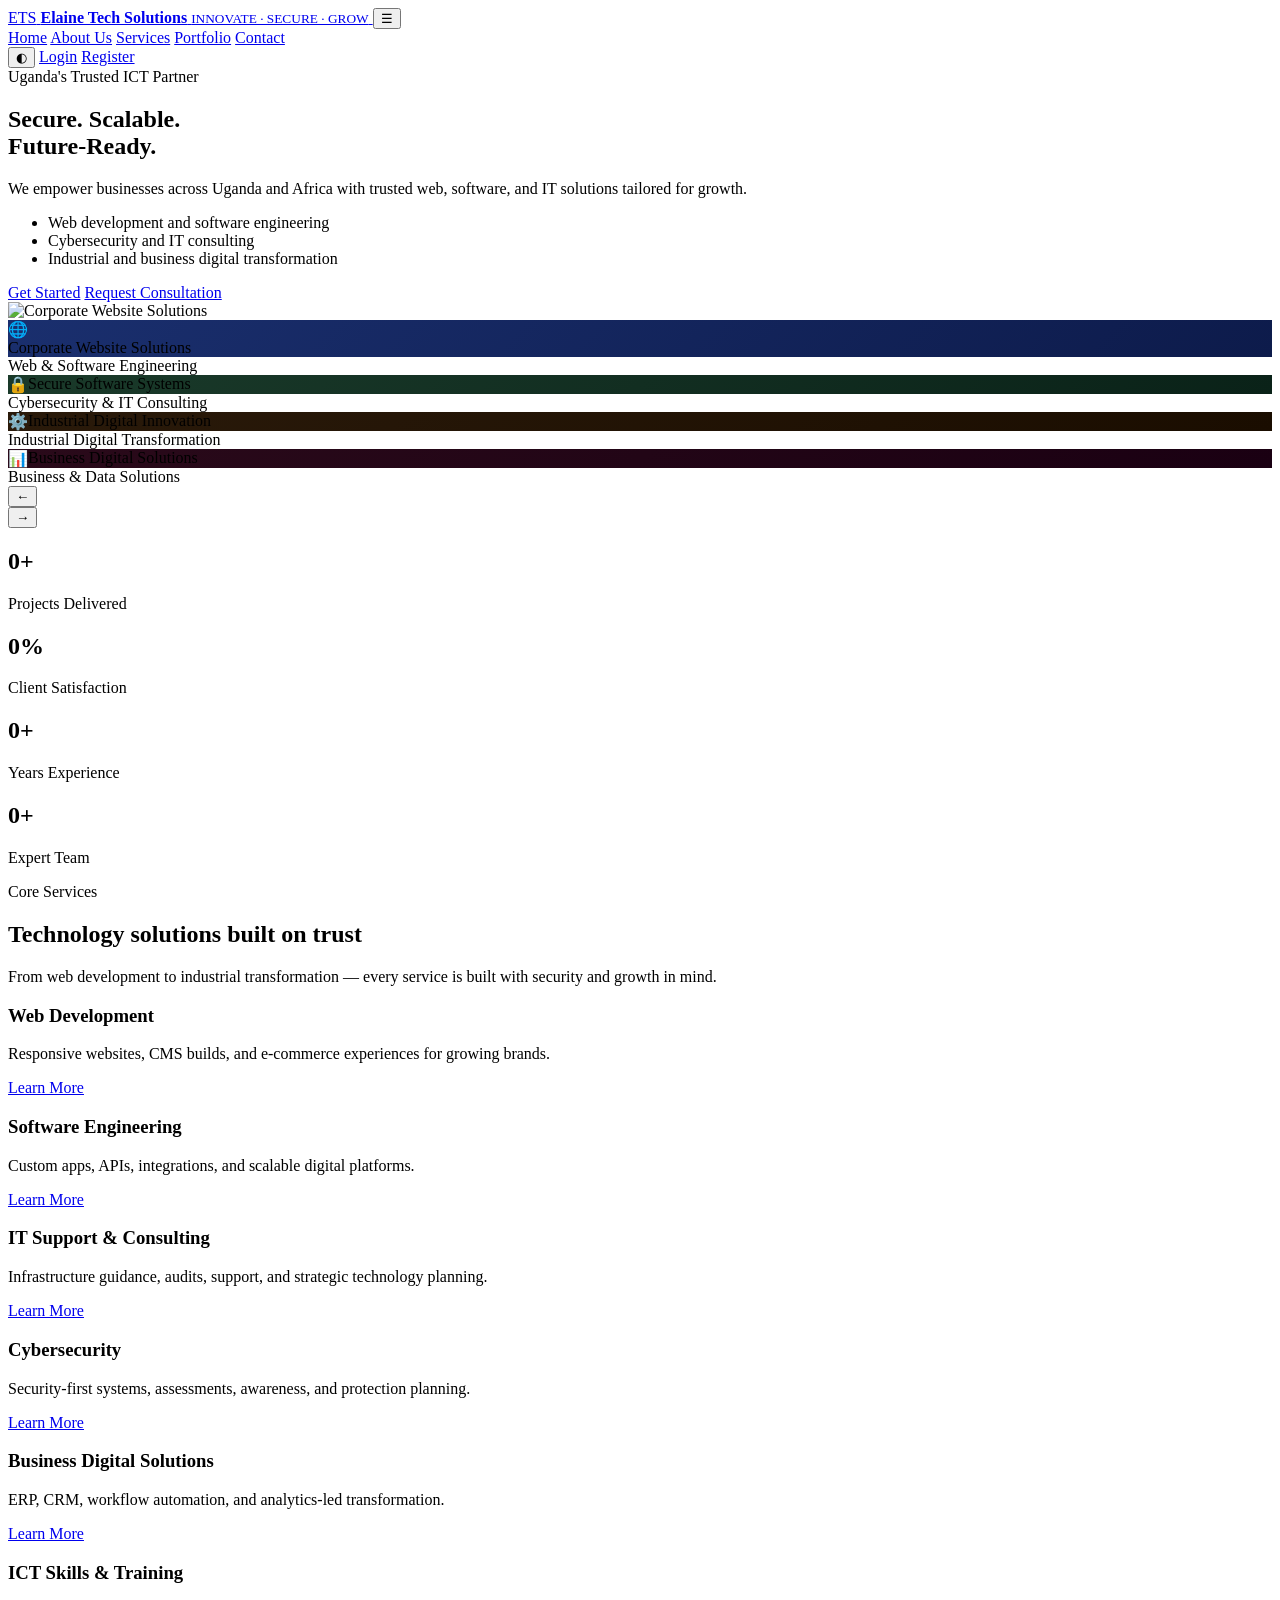
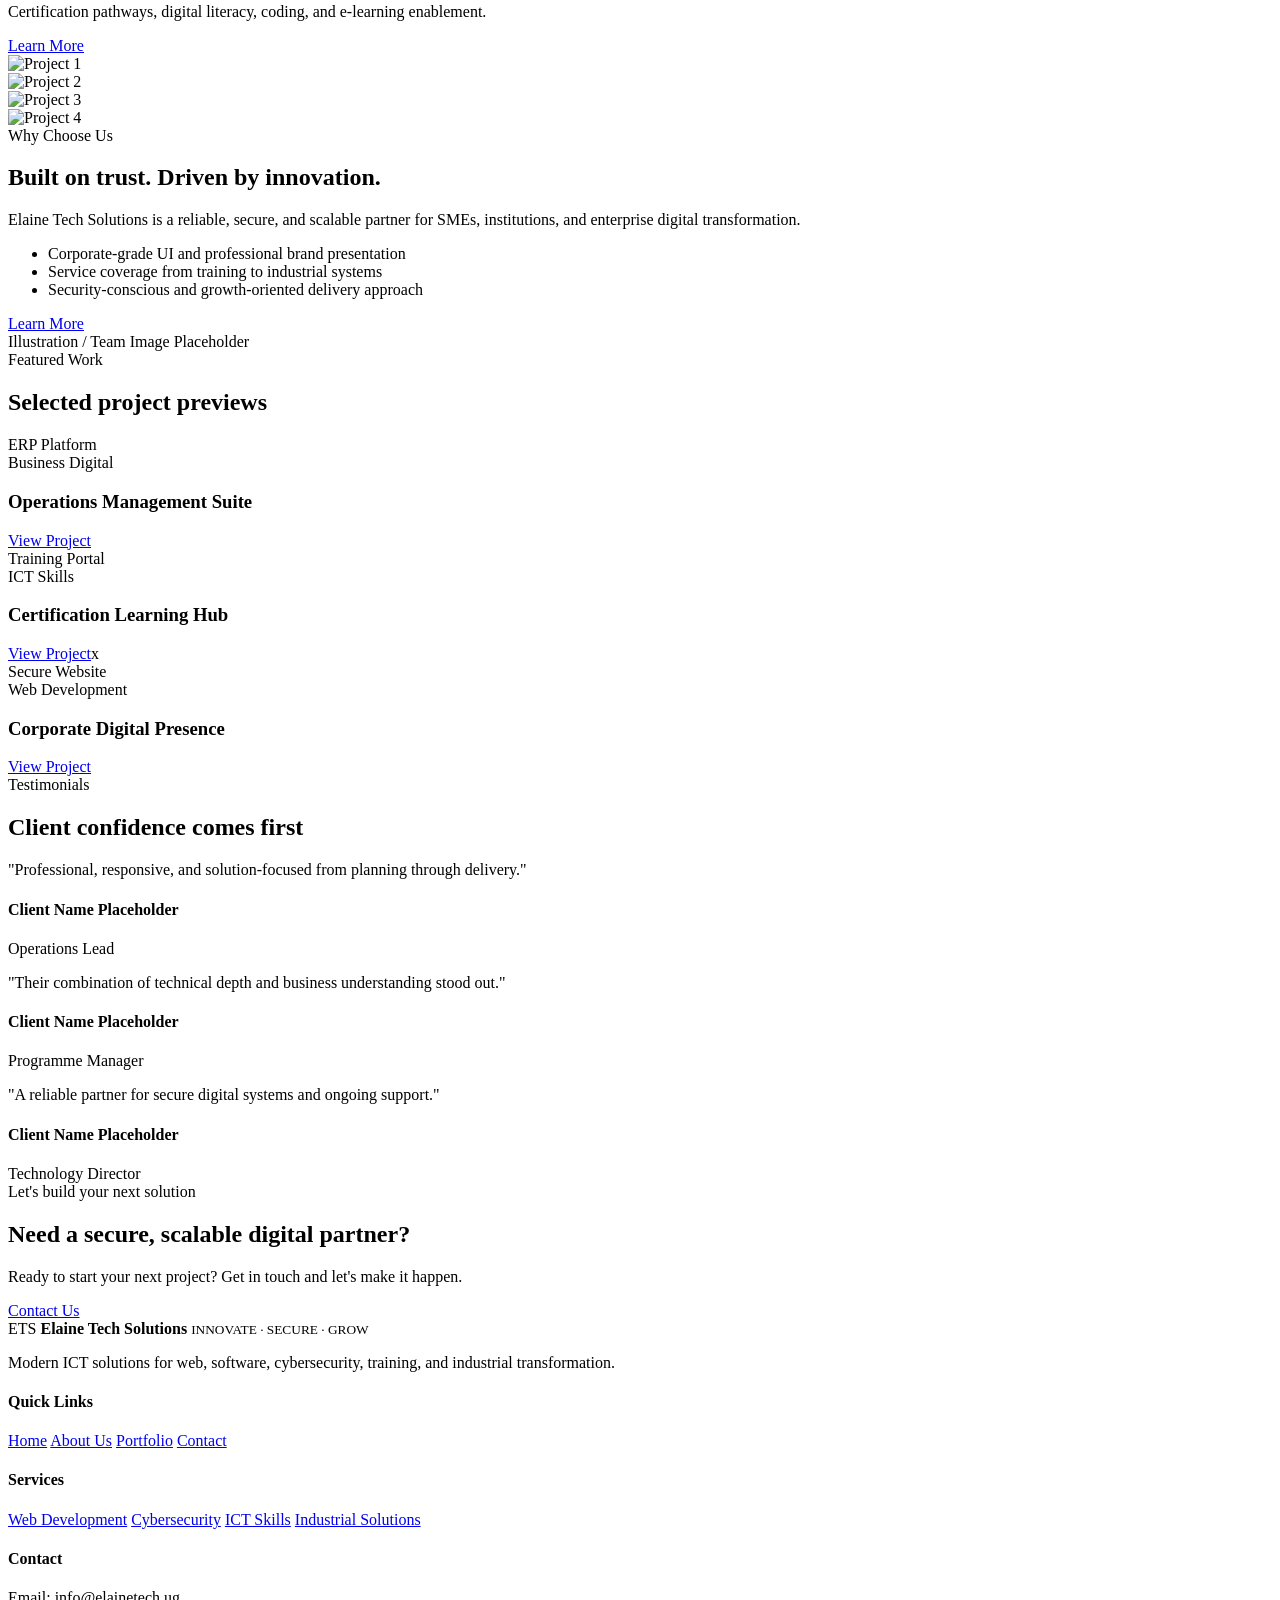
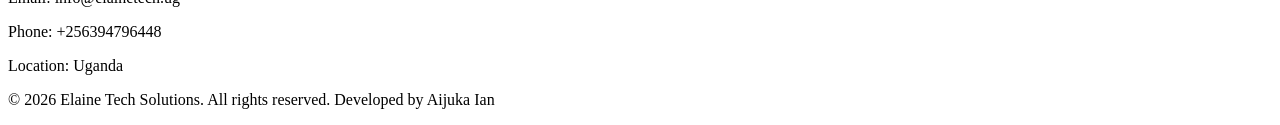
==== index.html @ 195ba715 "Add files via upload" ====
<!DOCTYPE html>
<html lang="en">
<head>
  <meta charset="UTF-8" />
  <meta name="viewport" content="width=device-width, initial-scale=1.0" />
  <title>Elaine Tech Solutions | Secure. Scalable. Future-Ready.</title>
  <link rel="preconnect" href="https://fonts.googleapis.com" />
  <link rel="preconnect" href="https://fonts.gstatic.com" crossorigin />
  <link href="https://fonts.googleapis.com/css2?family=Inter:wght@400;500;600;700;800&display=swap" rel="stylesheet" />
  <link rel="stylesheet" href="assets/css/style.css" />
</head>
<body>
  <!-- Header -->
  <header class="site-header">
    <div class="container nav-wrap">
      <a class="brand" href="index.html">
        <span class="brand-mark">ETS</span>
        <span>
          <strong>Elaine Tech Solutions</strong>
          <small>INNOVATE · SECURE · GROW</small>
        </span>
      </a>
      <button class="nav-toggle" aria-label="Toggle navigation">☰</button>
      <nav class="site-nav">
        <a class="active" href="index.html">Home</a>
        <a href="about.html">About Us</a>
        <a href="services.html">Services</a>
        <a href="portfolio.html">Portfolio</a>
        <a href="contact.html">Contact</a>
      </nav>
      <div class="nav-actions">
        <button id="themeToggle" class="theme-toggle" aria-label="Toggle dark mode">◐</button>
        <a class="btn btn-ghost" href="contact.html">Login</a>
        <a class="btn btn-primary" href="contact.html">Register</a>
      </div>
    </div>
  </header>

  <main>

   
    <section class="hero-section">
      <div class="container hero-inner">

       
        <div class="hero-text reveal">
          <span class="eyebrow">Uganda's Trusted ICT Partner</span>
          <h1>Secure. Scalable.<br><span class="hero-accent">Future-Ready.</span></h1>
          <p>We empower businesses across Uganda and Africa with trusted web, software, and IT solutions tailored for growth.</p>
          <ul class="hero-bullets">
            <li>Web development and software engineering</li>
            <li>Cybersecurity and IT consulting</li>
            <li>Industrial and business digital transformation</li>
          </ul>
          <div class="hero-actions">
            <a class="btn btn-primary" href="services.html">Get Started</a>
            <a class="btn btn-outline-light" href="contact.html">Request Consultation</a>
          </div>
        </div>

      
        <div class="hero-slideshow reveal">
          <div class="slideshow-track" id="slideshowTrack">

            <div class="slide-item active">
              <img src="https://i.postimg.cc/KvR9NBj2/elaine.jpg" alt="Corporate Website Solutions" >
              <div class="slide-fallback" style="background:linear-gradient(135deg,#1a2f6e,#0D1B4B);">
                <div class="slide-icon">🌐</div>
                <span>Corporate Website Solutions</span>
              </div>
              <div class="slide-caption">Web &amp; Software Engineering</div>
            </div>

            <div class="slide-item">
              <img src="https://i.postimg.cc/prgKk9cZ/software.webp" alt="Secure Software Systems" onerror="this.style.display='none';this.nextElementSibling.style.display='flex'">
              <div class="slide-fallback" style="background:linear-gradient(135deg,#1a3a2a,#0a2218);">
                <div class="slide-icon">🔒</div>
                <span>Secure Software Systems</span>
              </div>
              <div class="slide-caption">Cybersecurity &amp; IT Consulting</div>
            </div>

            <div class="slide-item">
              <img src="https://i.postimg.cc/76KV1Zyf/industry.jpg" alt="Industrial Digital Innovation" onerror="this.style.display='none';this.nextElementSibling.style.display='flex'">
              <div class="slide-fallback" style="background:linear-gradient(135deg,#2a1a0a,#1a0d00);">
                <div class="slide-icon">⚙️</div>
                <span>Industrial Digital Innovation</span>
              </div>
              <div class="slide-caption">Industrial Digital Transformation</div>
            </div>

            <div class="slide-item">
              <img src="https://i.postimg.cc/bNwXjZJv/business.jpg" alt="Business Digital Solutions" onerror="this.style.display='none';this.nextElementSibling.style.display='flex'">
              <div class="slide-fallback" style="background:linear-gradient(135deg,#2a0a1a,#1a0012);">
                <div class="slide-icon">📊</div>
                <span>Business Digital Solutions</span>
              </div>
              <div class="slide-caption">Business &amp; Data Solutions</div>
            </div>

          </div>

          
          <div class="slideshow-controls">
            <button class="slide-arrow" id="slidePrev" aria-label="Previous slide">&#8592;</button>
            <div class="slide-dots" id="slideDots"></div>
            <button class="slide-arrow" id="slideNext" aria-label="Next slide">&#8594;</button>
          </div>
        </div>

      </div>
    </section>

 
    <section class="stats-band">
      <div class="container stats-grid">
        <div class="stat-item reveal">
          <h2><span class="counter" data-target="200">0</span>+</h2>
          <p>Projects Delivered</p>
        </div>
        <div class="stat-item reveal">
          <h2><span class="counter" data-target="98">0</span>%</h2>
          <p>Client Satisfaction</p>
        </div>
        <div class="stat-item reveal">
          <h2><span class="counter" data-target="10">0</span>+</h2>
          <p>Years Experience</p>
        </div>
        <div class="stat-item reveal">
          <h2><span class="counter" data-target="50">0</span>+</h2>
          <p>Expert Team</p>
        </div>
      </div>
    </section>

   
    <section class="section-pad light-section">
      <div class="container">
        <div class="section-head reveal">
          <span class="eyebrow">Core Services</span>
          <h2>Technology solutions built on trust</h2>
          <p>From web development to industrial transformation — every service is built with security and growth in mind.</p>
        </div>
        <div class="card-grid services-grid">
          <article class="card reveal">
            <h3>Web Development</h3>
            <p>Responsive websites, CMS builds, and e-commerce experiences for growing brands.</p>
            <a href="services.html">Learn More</a>
          </article>
          <article class="card reveal">
            <h3>Software Engineering</h3>
            <p>Custom apps, APIs, integrations, and scalable digital platforms.</p>
            <a href="services.html">Learn More</a>
          </article>
          <article class="card reveal">
            <h3>IT Support & Consulting</h3>
            <p>Infrastructure guidance, audits, support, and strategic technology planning.</p>
            <a href="services.html">Learn More</a>
          </article>
          <article class="card reveal">
            <h3>Cybersecurity</h3>
            <p>Security-first systems, assessments, awareness, and protection planning.</p>
            <a href="services.html">Learn More</a>
          </article>
          <article class="card reveal">
            <h3>Business Digital Solutions</h3>
            <p>ERP, CRM, workflow automation, and analytics-led transformation.</p>
            <a href="services.html">Learn More</a>
          </article>
          <article class="card reveal">
            <h3>ICT Skills & Training</h3>
            <p>Certification pathways, digital literacy, coding, and e-learning enablement.</p>
            <a href="services.html">Learn More</a>
          </article>
        </div>
      </div>
    </section>

   
   <section class="section-pad">
  <div class="container">
    <div class="gallery-strip reveal">
      
      <div class="gallery-item">
        <img src="images/project1.jpg" alt="Project 1">
      </div>

      <div class="gallery-item">
        <img src="images/project2.jpg" alt="Project 2">
      </div>

      <div class="gallery-item">
        <img src="https://i.postimg.cc/nLBRbxfY/YOUTUBE.jpg" alt="Project 3">
      </div>

      <div class="gallery-item">
        <img src="https://i.postimg.cc/CxdX29K2/project-4.jpg" alt="Project 4">
      </div>

    </div>
  </div>
</section>

 
    <section class="section-pad light-section">
      <div class="container split-feature">
        <div class="feature-copy reveal">
          <span class="eyebrow">Why Choose Us</span>
          <h2>Built on trust. Driven by innovation.</h2>
          <p>Elaine Tech Solutions is a reliable, secure, and scalable partner for SMEs, institutions, and enterprise digital transformation.</p>
          <ul class="check-list">
            <li>Corporate-grade UI and professional brand presentation</li>
            <li>Service coverage from training to industrial systems</li>
            <li>Security-conscious and growth-oriented delivery approach</li>
          </ul>
          <a class="btn btn-primary" href="about.html">Learn More</a>
        </div>
        <div class="feature-visual reveal">
          <div class="visual-block">Illustration / Team Image Placeholder</div>
        </div>
      </div>
    </section>

    <section class="section-pad">
      <div class="container">
        <div class="section-head reveal">
          <span class="eyebrow">Featured Work</span>
          <h2>Selected project previews</h2>
        </div>
        <div class="card-grid portfolio-preview">
          <article class="project-card reveal">
            <div class="project-thumb">ERP Platform</div>
            <span class="tag">Business Digital</span>
            <h3>Operations Management Suite</h3>
            <a href="portfolio.html">View Project</a>
          </article>
          <article class="project-card reveal">
            <div class="project-thumb">Training Portal</div>
            <span class="tag">ICT Skills</span>
            <h3>Certification Learning Hub</h3>
            <a href="portfolio.html">View Project</a>x
          </article>
          <article class="project-card reveal">
            <div class="project-thumb">Secure Website</div>
            <span class="tag">Web Development</span>
            <h3>Corporate Digital Presence</h3>
            <a href="portfolio.html">View Project</a>
          </article>
        </div>
      </div>
    </section>

  
    <section class="section-pad light-section">
      <div class="container">
        <div class="section-head reveal">
          <span class="eyebrow">Testimonials</span>
          <h2>Client confidence comes first</h2>
        </div>
        <div class="card-grid testimonials-grid">
          <article class="card reveal">
            <p>"Professional, responsive, and solution-focused from planning through delivery."</p>
            <h4>Client Name Placeholder</h4>
            <span>Operations Lead</span>
          </article>
          <article class="card reveal">
            <p>"Their combination of technical depth and business understanding stood out."</p>
            <h4>Client Name Placeholder</h4>
            <span>Programme Manager</span>
          </article>
          <article class="card reveal">
            <p>"A reliable partner for secure digital systems and ongoing support."</p>
            <h4>Client Name Placeholder</h4>
            <span>Technology Director</span>
          </article>
        </div>
      </div>
    </section>

    <!-- CTA Band -->
    <section class="cta-band section-pad">
      <div class="container cta-wrap reveal">
        <div>
          <span class="eyebrow light">Let's build your next solution</span>
          <h2>Need a secure, scalable digital partner?</h2>
          <p>Ready to start your next project? Get in touch and let's make it happen.</p>
        </div>
        <a class="btn btn-light" href="contact.html">Contact Us</a>
      </div>
    </section>

  </main>

  <!-- Footer -->
  <footer class="site-footer">
    <div class="container footer-grid">
      <div>
        <div class="brand footer-brand">
          <span class="brand-mark">ETS</span>
          <span>
            <strong>Elaine Tech Solutions</strong>
            <small>INNOVATE · SECURE · GROW</small>
          </span>
        </div>
        <p>Modern ICT solutions for web, software, cybersecurity, training, and industrial transformation.</p>
      </div>
      <div>
        <h4>Quick Links</h4>
        <a href="index.html">Home</a>
        <a href="about.html">About Us</a>
        <a href="portfolio.html">Portfolio</a>
        <a href="contact.html">Contact</a>
      </div>
      <div>
        <h4>Services</h4>
        <a href="services.html">Web Development</a>
        <a href="services.html">Cybersecurity</a>
        <a href="services.html">ICT Skills</a>
        <a href="services.html">Industrial Solutions</a>
      </div>
      <div>
        <h4>Contact</h4>
        <p>Email: info@elainetech.ug</p>
        <p>Phone: +256394796448</p>
        <p>Location: Uganda</p>
      </div>
    </div>
    <div class="footer-bottom">
      <div class="container">
        <p>© 2026 Elaine Tech Solutions. All rights reserved. Developed by Aijuka Ian</p>
      </div>
    </div>
  </footer>

  <script src="assets/js/main.js"></script>

   <script>
    
  </script>

</body>
</html>
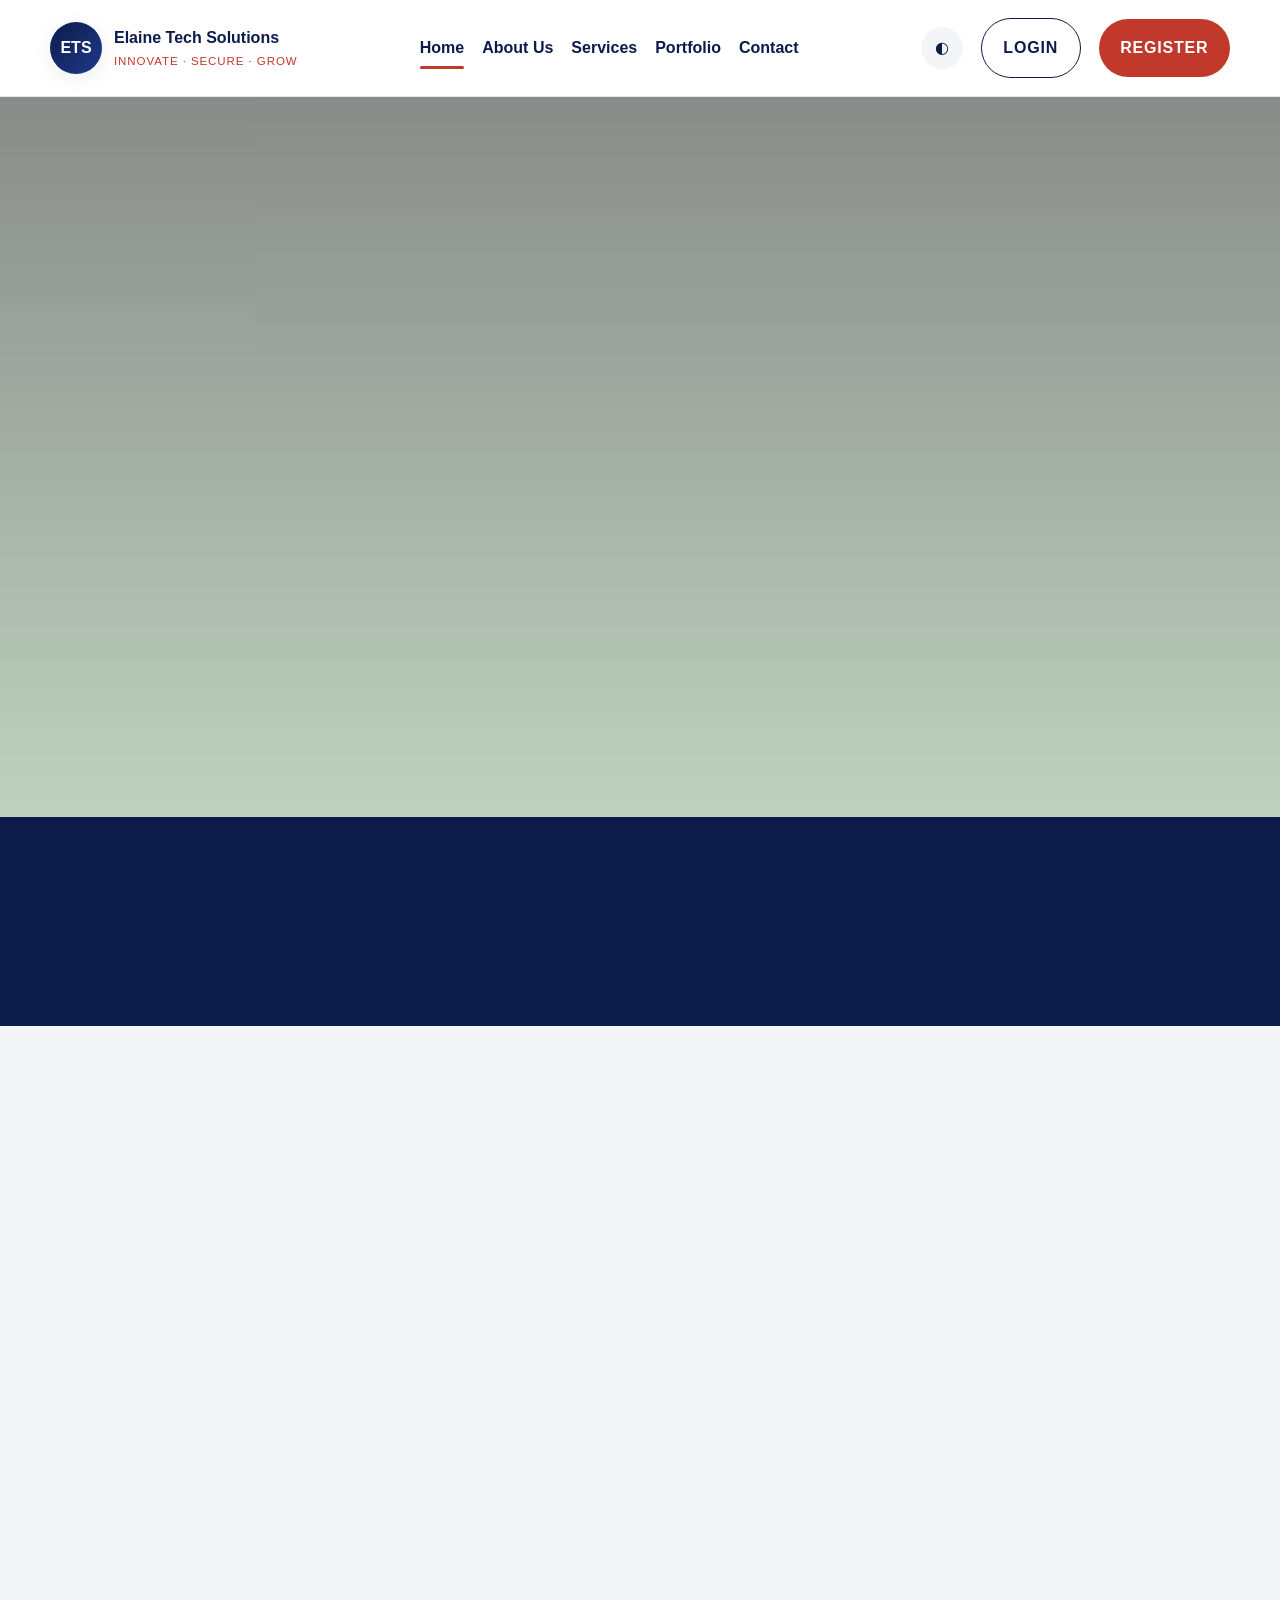
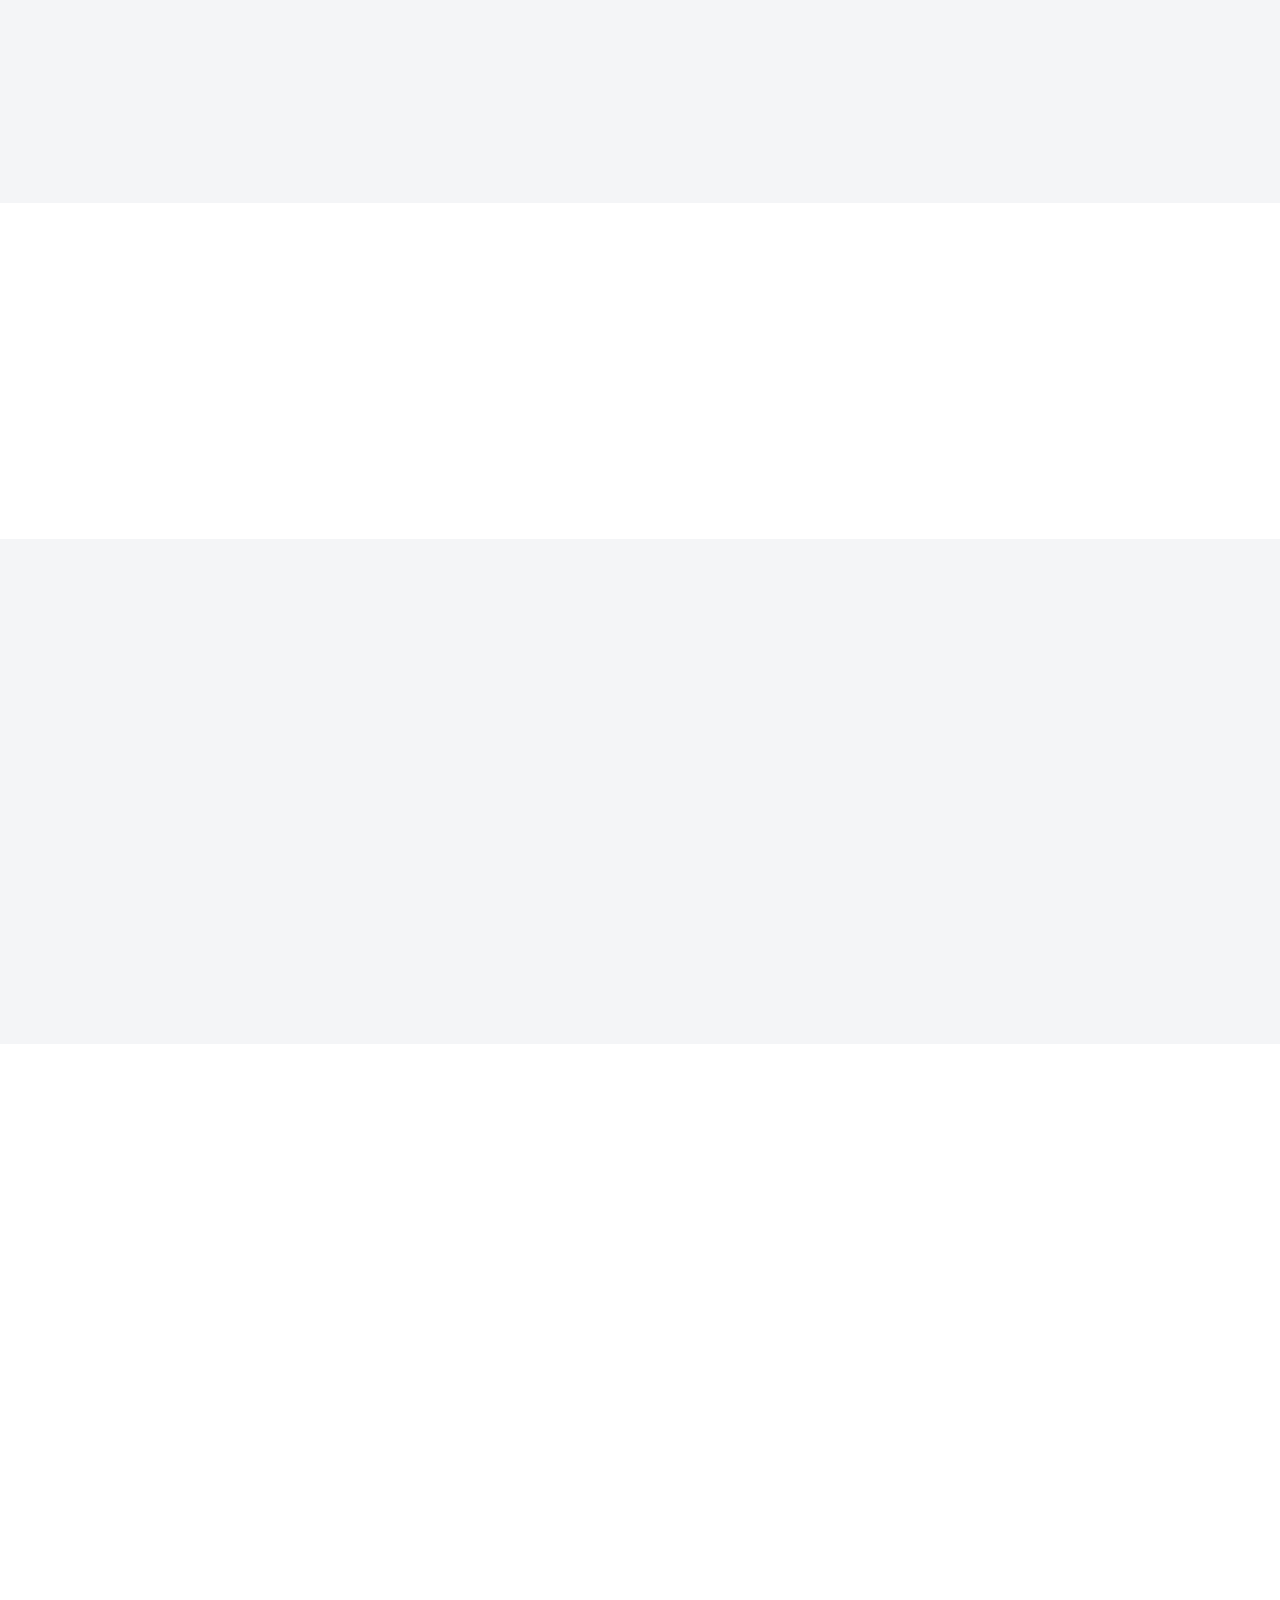
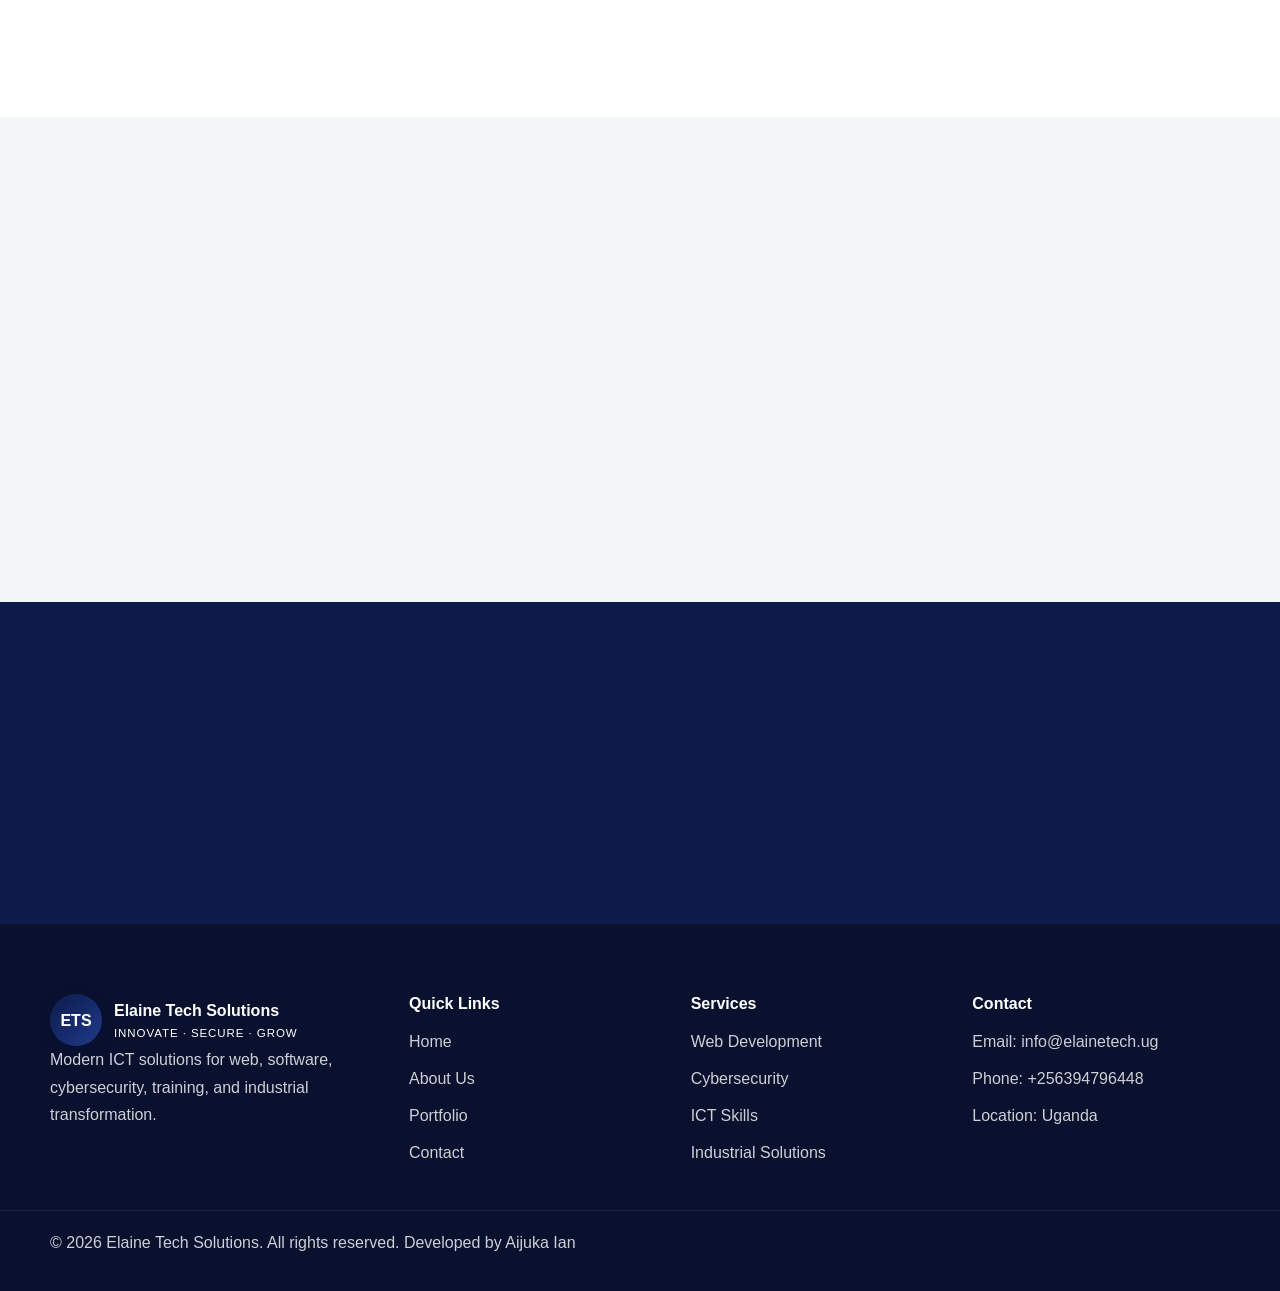
==== commit c4ccad40: "Update index.html" ====
--- a/index.html
+++ b/index.html
@@ -7,7 +7,7 @@
   <link rel="preconnect" href="https://fonts.googleapis.com" />
   <link rel="preconnect" href="https://fonts.gstatic.com" crossorigin />
   <link href="https://fonts.googleapis.com/css2?family=Inter:wght@400;500;600;700;800&display=swap" rel="stylesheet" />
-  <link rel="stylesheet" href="assets/css/style.css" />
+  <link rel="stylesheet" href="style.css" />
 </head>
 <body>
   <!-- Header -->
--- a/style.css
+++ b/style.css
@@ -0,0 +1,906 @@
+:root {
+  --navy: #0D1B4B;
+  --red: #C0392B;
+  --white: #FFFFFF;
+  --light: #F4F5F7;
+  --text: #4A4E6B;
+  --heading: #12204a;
+  --shadow: 0 4px 20px rgba(0,0,0,0.08);
+  --radius: 14px;
+  --container: 1180px;
+  --border: rgba(13,27,75,0.10);
+}
+
+* {
+  box-sizing: border-box;
+}
+
+html {
+  scroll-behavior: smooth;
+}
+
+body {
+  margin: 0;
+  font-family: 'Inter', Arial, sans-serif;
+  color: var(--text);
+  background: var(--white);
+  line-height: 1.7;
+}
+
+img {
+  max-width: 100%;
+  display: block;
+}
+
+a {
+  color: inherit;
+  text-decoration: none;
+}
+
+button,
+input,
+textarea {
+  font: inherit;
+}
+
+.container {
+  width: min(100% - 2rem, var(--container));
+  margin: 0 auto;
+}
+
+.section-pad {
+  padding: 88px 0;
+}
+
+.light-section {
+  background: var(--light);
+}
+
+.eyebrow {
+  display: inline-block;
+  text-transform: uppercase;
+  letter-spacing: 0.08em;
+  color: var(--red);
+  font-size: 0.8rem;
+  font-weight: 700;
+  margin-bottom: 12px;
+}
+
+.eyebrow.light {
+  color: rgba(255,255,255,0.75);
+}
+
+h1,
+h2,
+h3,
+h4 {
+  color: var(--heading);
+  line-height: 1.2;
+  margin: 0 0 14px;
+}
+
+h1 {
+  font-size: clamp(2.2rem, 5vw, 4rem);
+}
+
+h2 {
+  font-size: clamp(1.8rem, 4vw, 2.7rem);
+}
+
+h3 {
+  font-size: 1.3rem;
+}
+
+p {
+  margin: 0 0 1rem;
+}
+
+.utility-bar {
+  background: #09112f;
+  color: rgba(255,255,255,0.82);
+  font-size: 0.92rem;
+}
+
+.utility-wrap,
+.nav-wrap,
+.cta-wrap,
+.contact-grid,
+.split-feature,
+.hero-grid {
+  display: flex;
+  gap: 24px;
+}
+
+.utility-wrap {
+  justify-content: space-between;
+  align-items: center;
+  padding: 10px 0;
+  flex-wrap: wrap;
+}
+
+.utility-left,
+.utility-right {
+  display: flex;
+  gap: 18px;
+  flex-wrap: wrap;
+}
+
+.site-header {
+  position: sticky;
+  top: 0;
+  z-index: 100;
+  background: rgba(255,255,255,0.96);
+  backdrop-filter: blur(10px);
+  border-bottom: 1px solid var(--border);
+}
+
+.nav-wrap {
+  align-items: center;
+  justify-content: space-between;
+  padding: 18px 0;
+}
+
+.brand {
+  display: inline-flex;
+  align-items: center;
+  gap: 12px;
+}
+
+.brand strong {
+  display: block;
+  color: var(--navy);
+}
+
+.brand small {
+  display: block;
+  color: var(--red);
+  font-size: 0.72rem;
+  letter-spacing: 0.08em;
+}
+
+.brand-mark {
+  width: 52px;
+  height: 52px;
+  border-radius: 50%;
+  background: linear-gradient(135deg, var(--navy), #1f3a8a);
+  color: var(--white);
+  display: grid;
+  place-items: center;
+  font-weight: 800;
+  box-shadow: var(--shadow);
+}
+
+.site-nav,
+.nav-actions {
+  display: flex;
+  align-items: center;
+  gap: 18px;
+}
+
+.site-nav a {
+  position: relative;
+  font-weight: 600;
+  color: var(--navy);
+}
+
+.site-nav a.active::after,
+.site-nav a:hover::after {
+  content: '';
+  position: absolute;
+  left: 0;
+  bottom: -8px;
+  width: 100%;
+  height: 3px;
+  border-radius: 999px;
+  background: var(--red);
+}
+
+.nav-toggle,
+.theme-toggle,
+.carousel-btn,
+.dot,
+.filter-btn {
+  border: 0;
+  cursor: pointer;
+}
+
+.nav-toggle {
+  display: none;
+  background: transparent;
+  font-size: 1.8rem;
+  color: var(--navy);
+}
+
+.theme-toggle {
+  width: 42px;
+  height: 42px;
+  border-radius: 50%;
+  background: var(--light);
+  color: var(--navy);
+}
+
+.btn {
+  display: inline-flex;
+  align-items: center;
+  justify-content: center;
+  padding: 0.95rem 1.35rem;
+  border-radius: 999px;
+  font-weight: 700;
+  letter-spacing: 0.05em;
+  text-transform: uppercase;
+  transition: 0.3s ease;
+}
+
+.btn:hover {
+  transform: translateY(-2px);
+}
+
+.btn-primary {
+  background: var(--red);
+  color: var(--white);
+}
+
+.btn-ghost {
+  border: 1px solid var(--navy);
+  color: var(--navy);
+}
+
+.btn-outline {
+  border: 1px solid var(--red);
+  color: var(--red);
+}
+
+.btn-light {
+  background: var(--white);
+  color: var(--navy);
+}
+
+/* Hero */
+.hero {
+  position: relative;
+}
+
+.hero::before {
+  content: "";
+  position: absolute;
+  inset: 0;
+  background: rgba(0, 0, 0, 0.45); /* darker but clearer */
+  z-index: 1;
+}
+.hero-section {
+  position: relative;
+  height: 80vh;
+  display: grid;
+  place-items: center;
+  text-align: center;
+  color: #fff;
+  padding: 0 20px;
+  opacity: .7;
+  background:
+    linear-gradient(rgba(0,0,0,.7), rgba(46,125,50,.4)),
+    url('https://images.unsplash.com/photo-1498050108023-c5249f4df085') center/cover no-repeat;
+  background-attachment: fixed;
+  animation: zoomBg 20s ease-in-out infinite alternate;
+}
+
+.hero-inner {
+  display: grid;
+  grid-template-columns: 1fr 420px;
+  gap: 52px;
+  align-items: center;
+}
+
+.hero-text h1 {
+  font-size: clamp(2rem, 4vw, 3.2rem);
+  font-weight: 800;
+  color: #fff;
+  line-height: 1.15;
+  margin: 0 0 18px;
+}
+
+.hero-accent {
+  color: #e07b6a;
+}
+
+.hero-text .eyebrow {
+  background: rgba(192, 57, 43, 0.15);
+  border: 1px solid rgba(192, 57, 43, 0.35);
+  padding: 4px 14px;
+  border-radius: 999px;
+  color: #e07b6a;
+}
+
+.hero-text p {
+  color: rgba(255, 255, 255, 0.82);
+  font-size: 1.05rem;
+  max-width: 520px;
+  margin: 0 0 20px;
+}
+
+.hero-bullets {
+  list-style: none;
+  padding: 0;
+  margin: 0 0 28px;
+  display: flex;
+  flex-direction: column;
+  gap: 8px;
+}
+
+.hero-bullets li {
+  color: rgba(255, 255, 255, 0.75);
+  font-size: 0.92rem;
+  padding-left: 18px;
+  position: relative;
+}
+
+.hero-bullets li::before {
+  content: '';
+  position: absolute;
+  left: 0;
+  top: 50%;
+  transform: translateY(-50%);
+  width: 7px;
+  height: 7px;
+  border-radius: 50%;
+  background: #C0392B;
+}
+
+.hero-actions {
+  display: flex;
+  gap: 14px;
+  flex-wrap: wrap;
+}
+
+.btn-outline-light {
+  border: 1.5px solid rgba(255, 255, 255, 0.5);
+  color: #fff;
+  border-radius: 999px;
+  padding: 0.95rem 1.35rem;
+  font-weight: 700;
+  letter-spacing: 0.05em;
+  text-transform: uppercase;
+  display: inline-flex;
+  align-items: center;
+  transition: 0.3s ease;
+}
+
+.btn-outline-light:hover {
+  border-color: #fff;
+  transform: translateY(-2px);
+}
+
+/* Slideshow */
+.hero-slideshow {
+  position: relative;
+}
+
+.slideshow-track {
+  position: relative;
+  border-radius: 16px;
+  overflow: hidden;
+  aspect-ratio: 4 / 3;
+  background: rgba(255, 255, 255, 0.06);
+  border: 1.5px solid rgba(255, 255, 255, 0.15);
+  box-shadow: 0 8px 40px rgba(0, 0, 0, 0.4);
+}
+
+.slide-item {
+  position: absolute;
+  inset: 0;
+  opacity: 0;
+  transition: opacity 0.7s ease;
+  display: flex;
+  align-items: flex-end;
+}
+
+.slide-item.active {
+  opacity: 1;
+}
+
+.slide-item img {
+  position: absolute;
+  inset: 0;
+  width: 100%;
+  height: 100%;
+  object-fit: cover;
+}
+
+.slide-fallback {
+  position: absolute;
+  inset: 0;
+  display: none;
+  flex-direction: column;
+  align-items: center;
+  justify-content: center;
+  gap: 10px;
+}
+
+.slide-icon {
+  font-size: 2rem;
+  margin-bottom: 4px;
+}
+
+.slide-fallback span {
+  font-size: 0.95rem;
+  font-weight: 700;
+  color: rgba(255, 255, 255, 0.9);
+  text-align: center;
+  padding: 0 1rem;
+}
+
+.slide-caption {
+  position: relative;
+  z-index: 2;
+  width: 100%;
+  padding: 12px 18px;
+  background: linear-gradient(0deg, rgba(13, 27, 75, 0.9) 60%, transparent);
+  color: #fff;
+  font-size: 0.82rem;
+  font-weight: 600;
+}
+
+.slideshow-controls {
+  display: flex;
+  align-items: center;
+  justify-content: space-between;
+  margin-top: 14px;
+  padding: 0 4px;
+}
+
+.slide-arrow {
+  width: 36px;
+  height: 36px;
+  border-radius: 50%;
+  background: rgba(255, 255, 255, 0.12);
+  border: 1px solid rgba(255, 255, 255, 0.25);
+  color: #fff;
+  font-size: 1rem;
+  cursor: pointer;
+  display: flex;
+  align-items: center;
+  justify-content: center;
+  transition: background 0.2s;
+}
+
+.slide-arrow:hover {
+  background: rgba(192, 57, 43, 0.7);
+}
+
+.slide-dots {
+  display: flex;
+  gap: 8px;
+  align-items: center;
+}
+
+.sdot {
+  width: 9px;
+  height: 9px;
+  border-radius: 50%;
+  background: rgba(255, 255, 255, 0.3);
+  border: none;
+  cursor: pointer;
+  padding: 0;
+  transition: background 0.2s, transform 0.2s;
+}
+
+.sdot.active {
+  background: #C0392B;
+  transform: scale(1.35);
+}
+
+/* Responsive */
+@media (max-width: 860px) {
+  .hero-inner {
+    grid-template-columns: 1fr;
+    gap: 36px;
+  }
+
+  .slideshow-track {
+    aspect-ratio: 16 / 9;
+  }
+}
+
+.hero::before {
+  content: "";
+  position: absolute;
+  inset: 0;
+  background: rgba(0,0,0,.4);
+}
+
+.hero-content {
+  position: relative;
+  z-index: 1;
+}
+
+.hero-content h1 {
+  font-size: 3rem;
+  margin-bottom: 1rem;
+}
+
+.hero-content p {
+  font-size: 1.2rem;
+  max-width: 600px;
+  margin: 0 auto 2rem;
+}
+
+@keyframes zoomBg {
+  from {
+    background-size: 100%;
+  }
+  to {
+    background-size: 110%;
+  }
+}
+
+.slide {
+  display: none;
+}
+
+.slide.active {
+  display: block;
+}
+
+.slide-card,
+.visual-block,
+.map-placeholder,
+.gallery-item,
+.project-thumb {
+  min-height: 280px;
+  border-radius: var(--radius);
+  border: 2px dashed rgba(13,27,75,0.18);
+  background: repeating-linear-gradient(135deg, rgba(13,27,75,0.06) 0 18px, rgba(255,255,255,0.9) 18px 36px);
+  display: grid;
+  place-items: center;
+  text-align: center;
+  padding: 2rem;
+  color: var(--navy);
+  font-weight: 700;
+}
+
+.carousel-controls {
+  display: flex;
+  align-items: center;
+  justify-content: space-between;
+  margin-top: 16px;
+}
+
+.carousel-btn {
+  width: 42px;
+  height: 42px;
+  border-radius: 50%;
+  background: var(--navy);
+  color: var(--white);
+}
+
+.dots {
+  display: flex;
+  gap: 10px;
+}
+
+.dot {
+  width: 11px;
+  height: 11px;
+  border-radius: 50%;
+  background: rgba(13,27,75,0.25);
+}
+
+.dot.active {
+  background: var(--red);
+}
+
+.stats-band,
+.cta-band {
+  background: var(--navy);
+  color: var(--white);
+}
+
+.stats-grid {
+  display: grid;
+  grid-template-columns: repeat(4, 1fr);
+  gap: 20px;
+  padding: 30px 0;
+}
+
+.stat-item {
+  text-align: center;
+  padding: 20px;
+  border-radius: var(--radius);
+  background: rgba(255,255,255,0.04);
+}
+
+.stat-item h2,
+.cta-band h2 {
+  color: var(--white);
+}
+
+.section-head {
+  max-width: 720px;
+  margin-bottom: 30px;
+}
+
+.card-grid {
+  display: grid;
+  grid-template-columns: repeat(3, 1fr);
+  gap: 24px;
+}
+
+.two-col-grid {
+  grid-template-columns: repeat(2, 1fr);
+}
+
+.card,
+.project-card,
+.office-card,
+.contact-form {
+  background: var(--white);
+  border: 1px solid var(--border);
+  border-radius: var(--radius);
+  padding: 28px;
+  box-shadow: var(--shadow);
+  transition: 0.3s ease;
+}
+
+.card:hover,
+.project-card:hover {
+  transform: translateY(-4px);
+}
+
+.card a,
+.project-card a {
+  color: var(--red);
+  font-weight: 700;
+}
+
+.gallery-strip {
+  display: grid;
+  grid-template-columns: repeat(4, 1fr);
+  gap: 18px;
+}
+
+.gallery-item {
+  min-height: 160px;
+}
+
+.portfolio-preview,
+.portfolio-grid,
+.services-grid,
+.testimonials-grid {
+  align-items: stretch;
+}
+
+.project-thumb {
+  min-height: 190px;
+  margin-bottom: 16px;
+}
+
+.tag {
+  display: inline-block;
+  padding: 0.38rem 0.72rem;
+  border-radius: 999px;
+  background: rgba(192,57,43,0.1);
+  color: var(--red);
+  font-size: 0.8rem;
+  font-weight: 700;
+  margin-bottom: 14px;
+}
+
+.cta-wrap {
+  align-items: center;
+  justify-content: space-between;
+}
+
+.site-footer {
+  background: #09112f;
+  color: rgba(255,255,255,0.8);
+}
+
+.footer-grid {
+  display: grid;
+  grid-template-columns: 1.3fr 1fr 1fr 1fr;
+  gap: 24px;
+  padding: 70px 0 34px;
+}
+
+.footer-grid h4 {
+  color: var(--white);
+}
+
+.footer-grid a,
+.footer-grid p {
+  display: block;
+  margin-bottom: 10px;
+}
+
+.footer-brand strong,
+.footer-brand small {
+  color: var(--white);
+}
+
+.footer-bottom {
+  border-top: 1px solid rgba(255,255,255,0.08);
+  padding: 18px 0;
+}
+
+.page-hero {
+  padding-bottom: 54px;
+}
+
+.filter-bar {
+  display: flex;
+  gap: 12px;
+  flex-wrap: wrap;
+  margin-bottom: 28px;
+}
+
+.filter-btn {
+  padding: 0.8rem 1rem;
+  border-radius: 999px;
+  background: var(--light);
+  color: var(--navy);
+  font-weight: 700;
+}
+
+.filter-btn.active {
+  background: var(--red);
+  color: var(--white);
+}
+
+.contact-grid {
+  align-items: start;
+}
+
+.form-grid {
+  display: grid;
+  grid-template-columns: repeat(2, 1fr);
+  gap: 18px;
+  margin: 24px 0;
+}
+
+.form-grid label {
+  display: grid;
+  gap: 8px;
+}
+
+.form-grid .full {
+  grid-column: 1 / -1;
+}
+
+input,
+textarea {
+  width: 100%;
+  padding: 0.95rem 1rem;
+  border-radius: 12px;
+  border: 1px solid rgba(13,27,75,0.15);
+  background: var(--light);
+}
+
+.form-message {
+  margin-top: 16px;
+  font-weight: 600;
+}
+
+.reveal {
+  opacity: 0;
+  transform: translateY(18px);
+  transition: opacity 0.6s ease, transform 0.6s ease;
+}
+
+.reveal.visible {
+  opacity: 1;
+  transform: translateY(0);
+}
+
+.dark-mode {
+  --white: #0f172a;
+  --light: #111827;
+  --text: #cbd5e1;
+  --heading: #f8fafc;
+  --border: rgba(255,255,255,0.10);
+  background: #0f172a;
+}
+
+.dark-mode body,
+body.dark-mode {
+  background: #0f172a;
+  color: var(--text);
+}
+
+body.dark-mode .site-header {
+  background: rgba(15,23,42,0.95);
+}
+
+body.dark-mode .site-nav a,
+body.dark-mode .brand strong,
+body.dark-mode .theme-toggle {
+  color: #f8fafc;
+}
+
+body.dark-mode .card,
+body.dark-mode .project-card,
+body.dark-mode .office-card,
+body.dark-mode .contact-form,
+body.dark-mode .hero-carousel {
+  background: #111827;
+}
+
+body.dark-mode .filter-btn {
+  background: #1f2937;
+  color: #f8fafc;
+}
+
+body.dark-mode .gallery-item,
+body.dark-mode .slide-card,
+body.dark-mode .visual-block,
+body.dark-mode .map-placeholder,
+body.dark-mode .project-thumb {
+  background: repeating-linear-gradient(135deg, rgba(255,255,255,0.06) 0 18px, rgba(17,24,39,1) 18px 36px);
+  color: #f8fafc;
+}
+
+@media (max-width: 980px) {
+  .hero-grid,
+  .split-feature,
+  .contact-grid,
+  .cta-wrap {
+    flex-direction: column;
+  }
+
+  .card-grid,
+  .stats-grid,
+  .gallery-strip,
+  .footer-grid,
+  .two-col-grid {
+    grid-template-columns: 1fr 1fr;
+  }
+
+  .site-nav {
+    display: none;
+    position: absolute;
+    left: 1rem;
+    right: 1rem;
+    top: calc(100% + 10px);
+    background: var(--white);
+    border: 1px solid var(--border);
+    border-radius: var(--radius);
+    box-shadow: var(--shadow);
+    padding: 16px;
+    flex-direction: column;
+    align-items: flex-start;
+  }
+
+  body.dark-mode .site-nav {
+    background: #111827;
+  }
+
+  .site-nav.open {
+    display: flex;
+  }
+
+  .nav-toggle {
+    display: inline-block;
+  }
+}
+
+@media (max-width: 680px) {
+  .nav-actions .btn {
+    display: none;
+  }
+
+  .card-grid,
+  .stats-grid,
+  .gallery-strip,
+  .footer-grid,
+  .two-col-grid,
+  .form-grid {
+    grid-template-columns: 1fr;
+  }
+
+  .section-pad {
+    padding: 72px 0;
+  }
+
+  .brand-mark {
+    width: 44px;
+    height: 44px;
+  }
+}
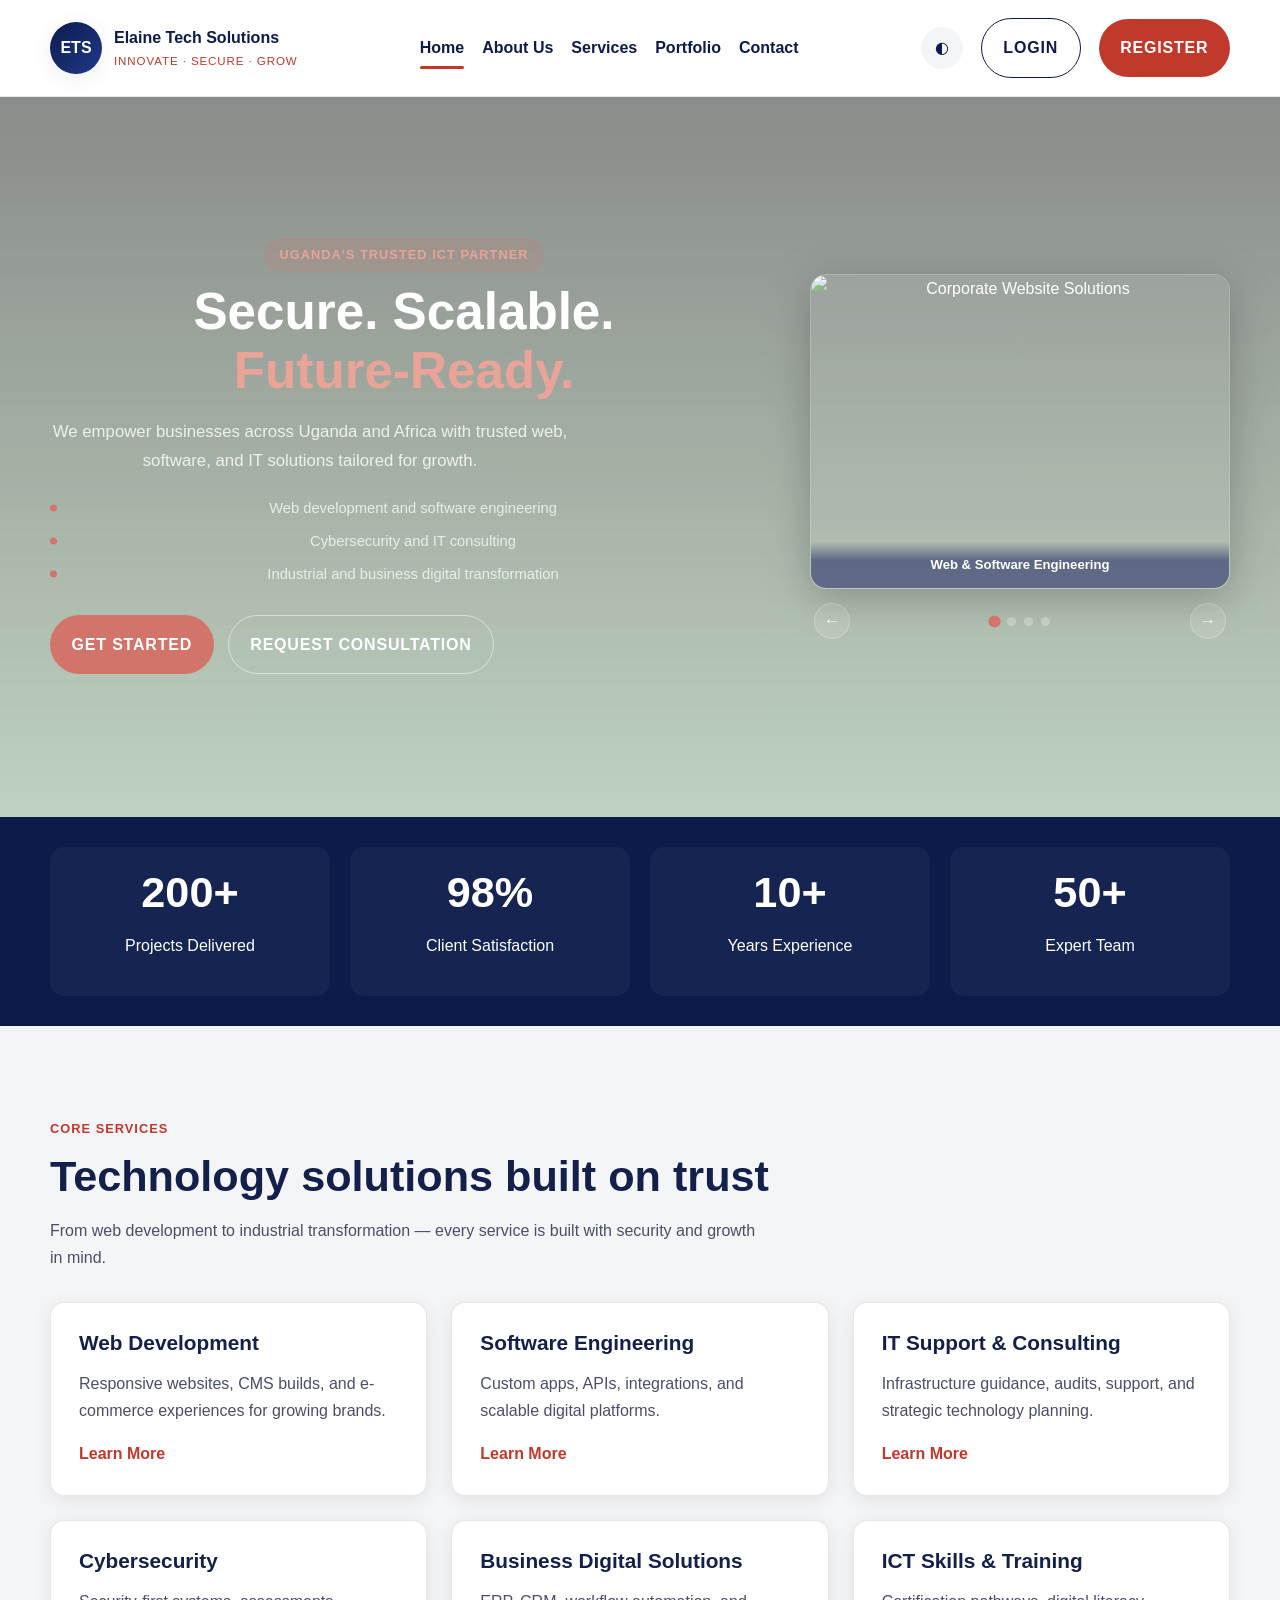
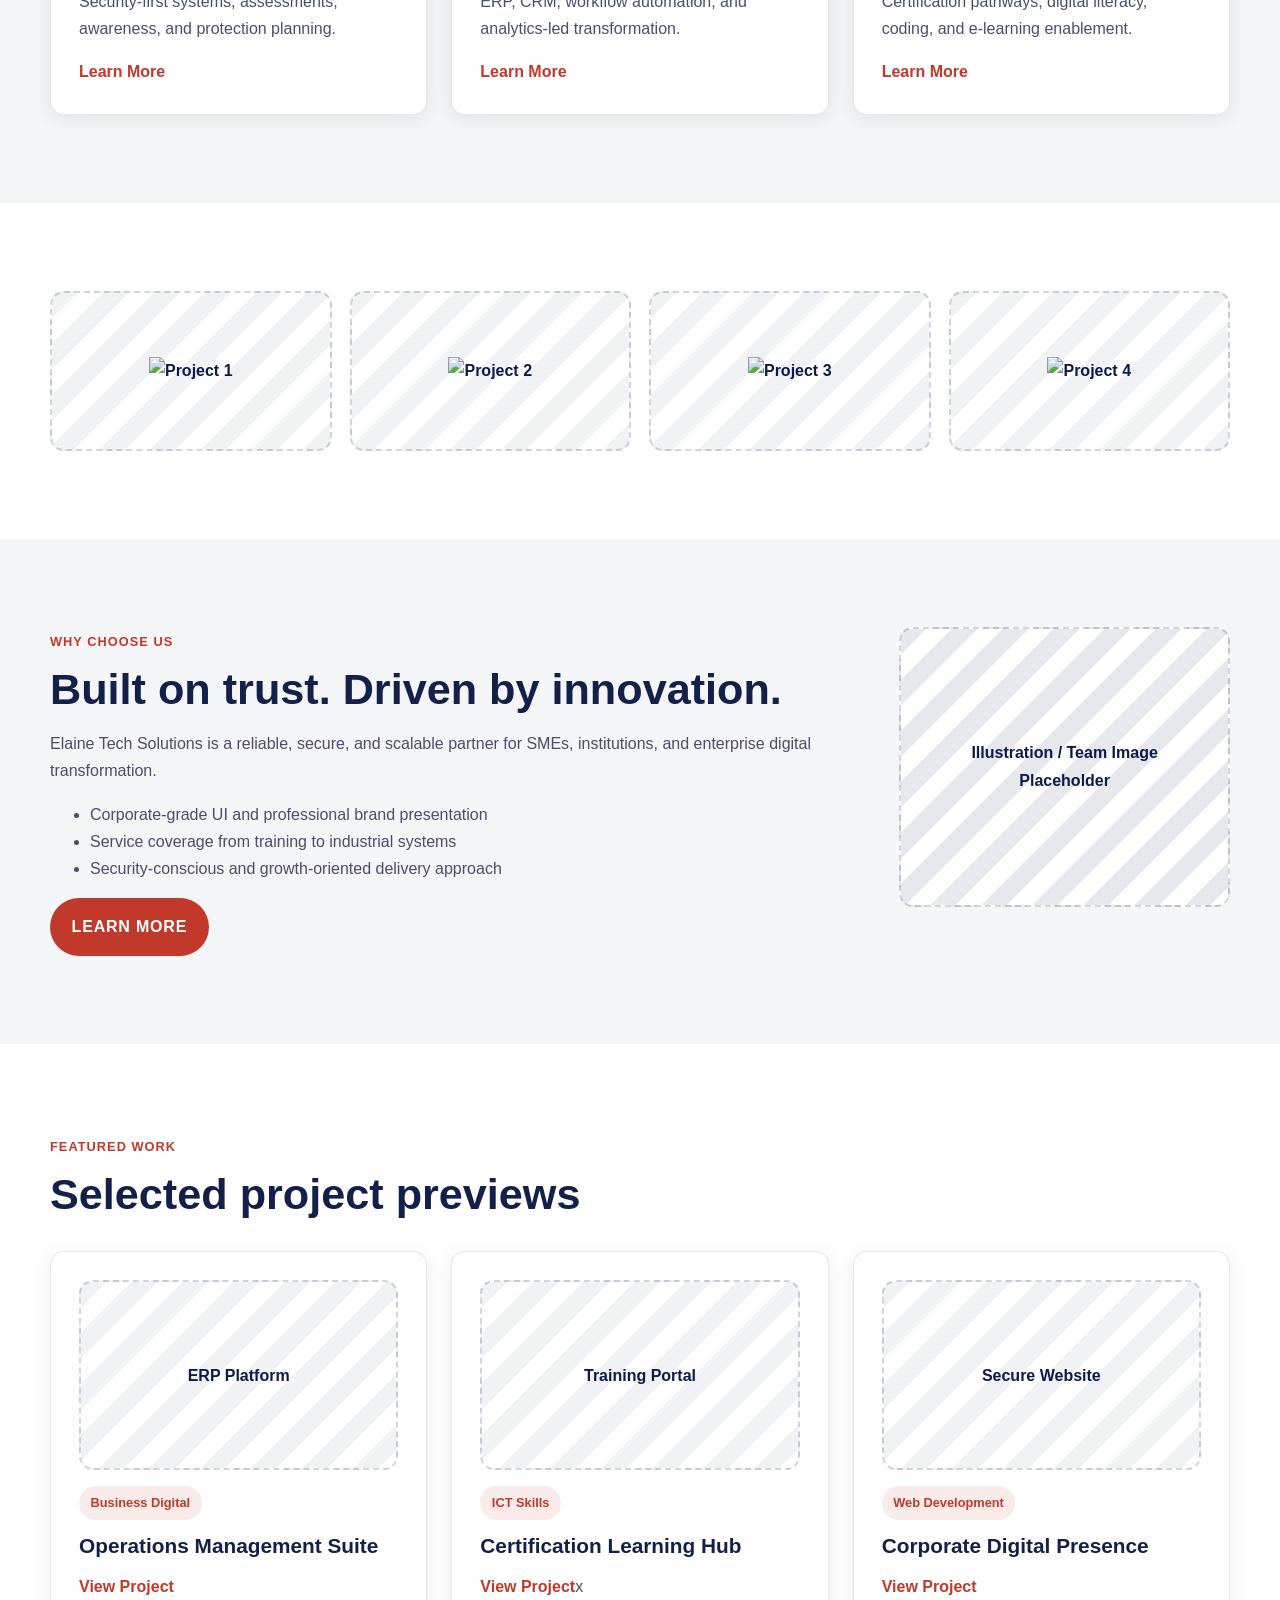
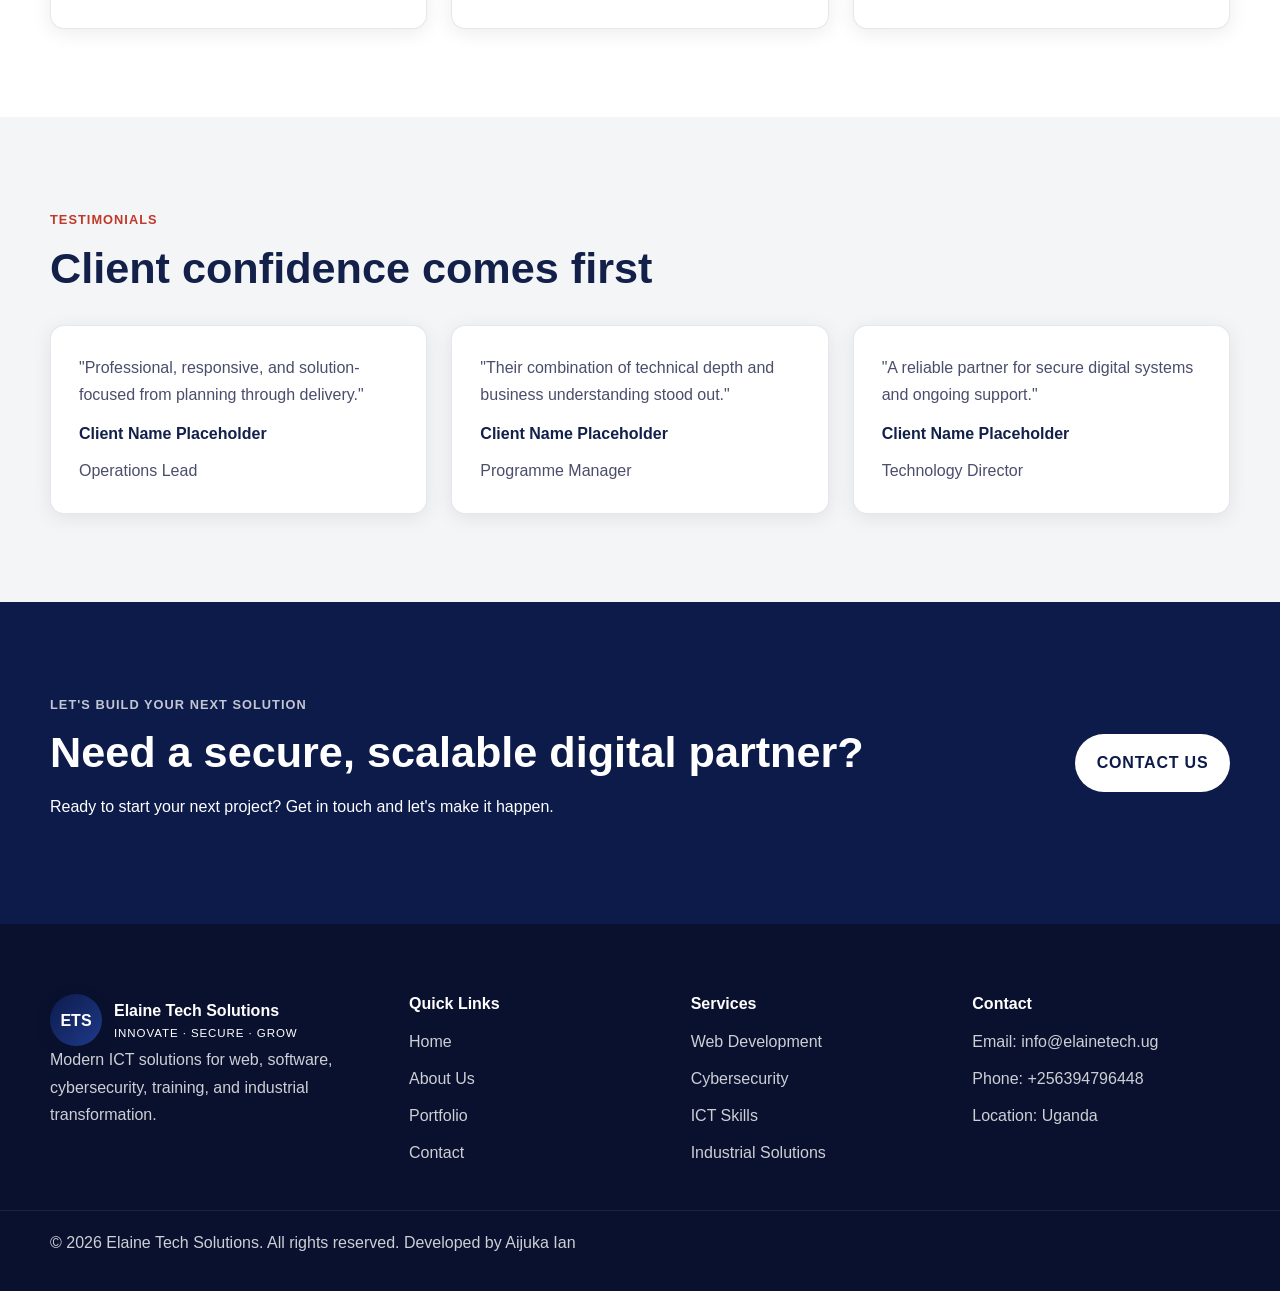
==== commit f4f083f2: "Update index.html" ====
--- a/index.html
+++ b/index.html
@@ -332,7 +332,7 @@
     </div>
   </footer>
 
-  <script src="assets/js/main.js"></script>
+  <script src="main.js"></script>
 
    <script>
     
